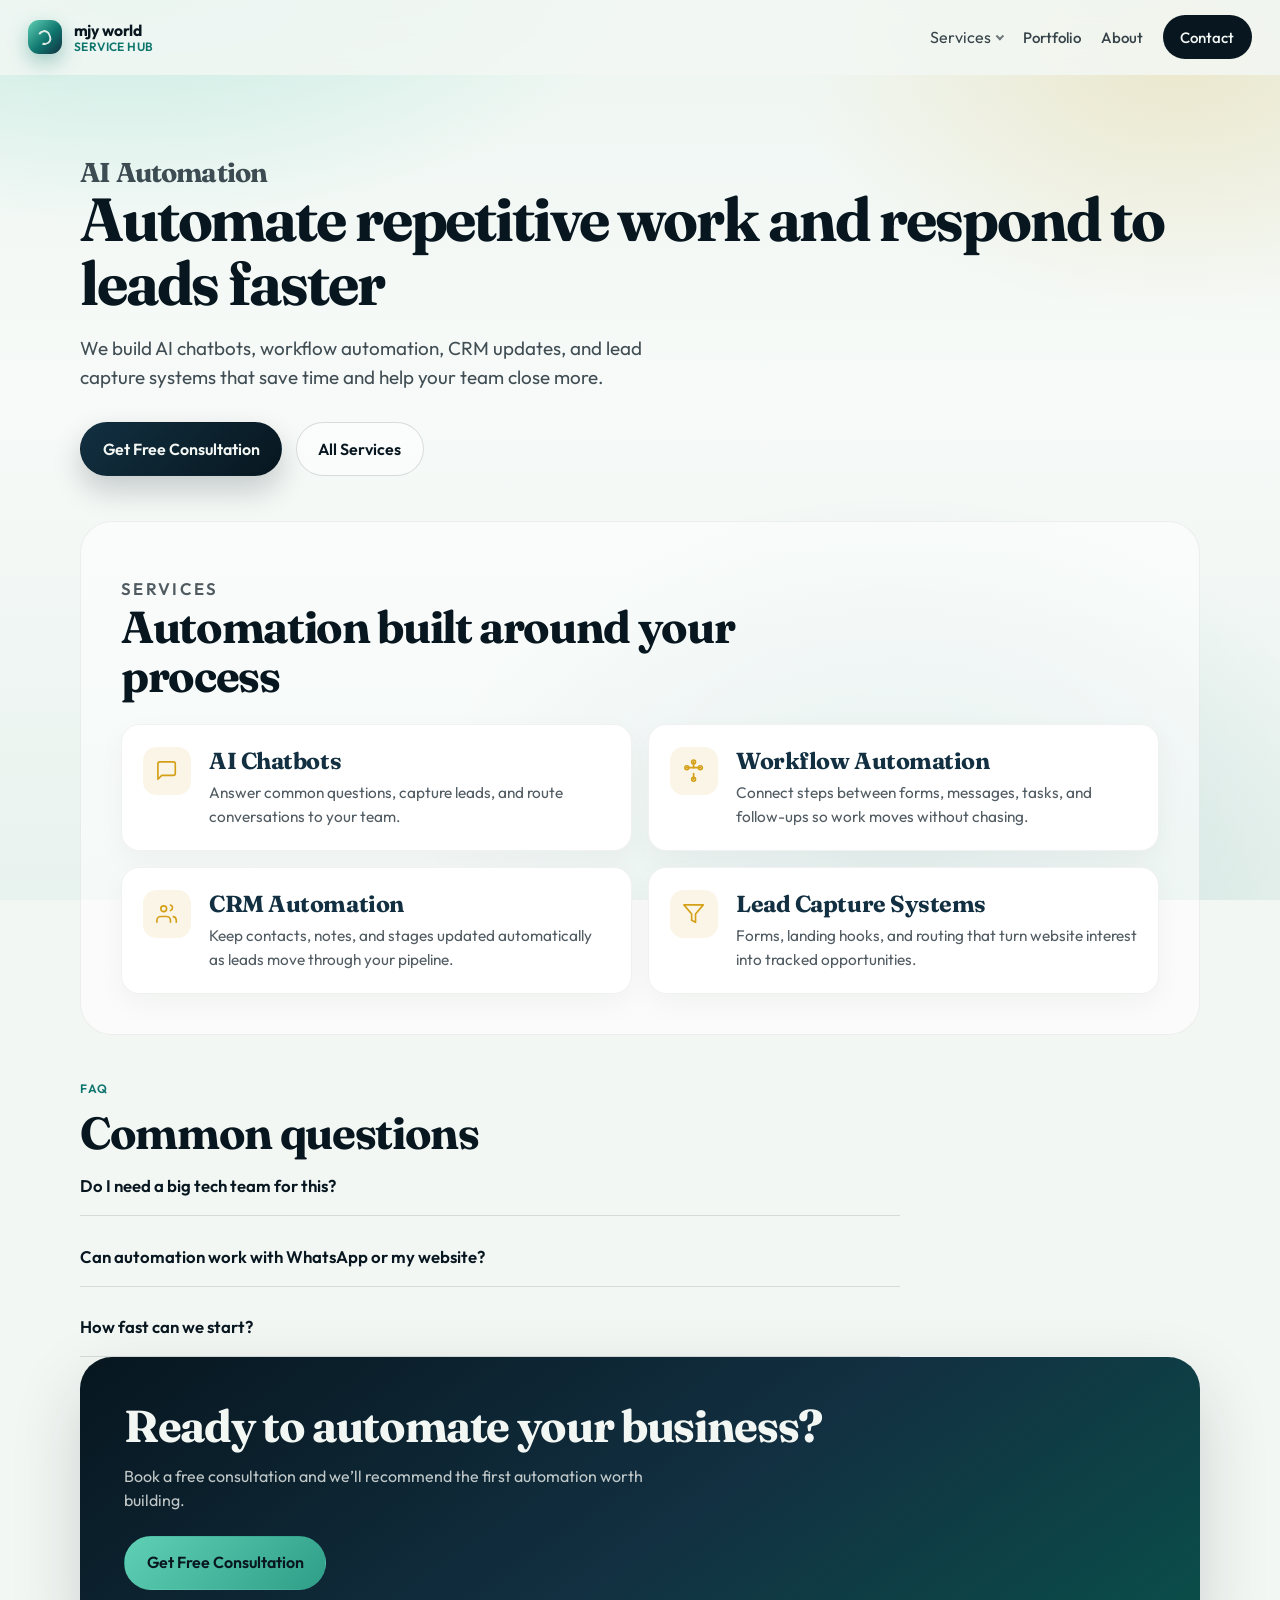
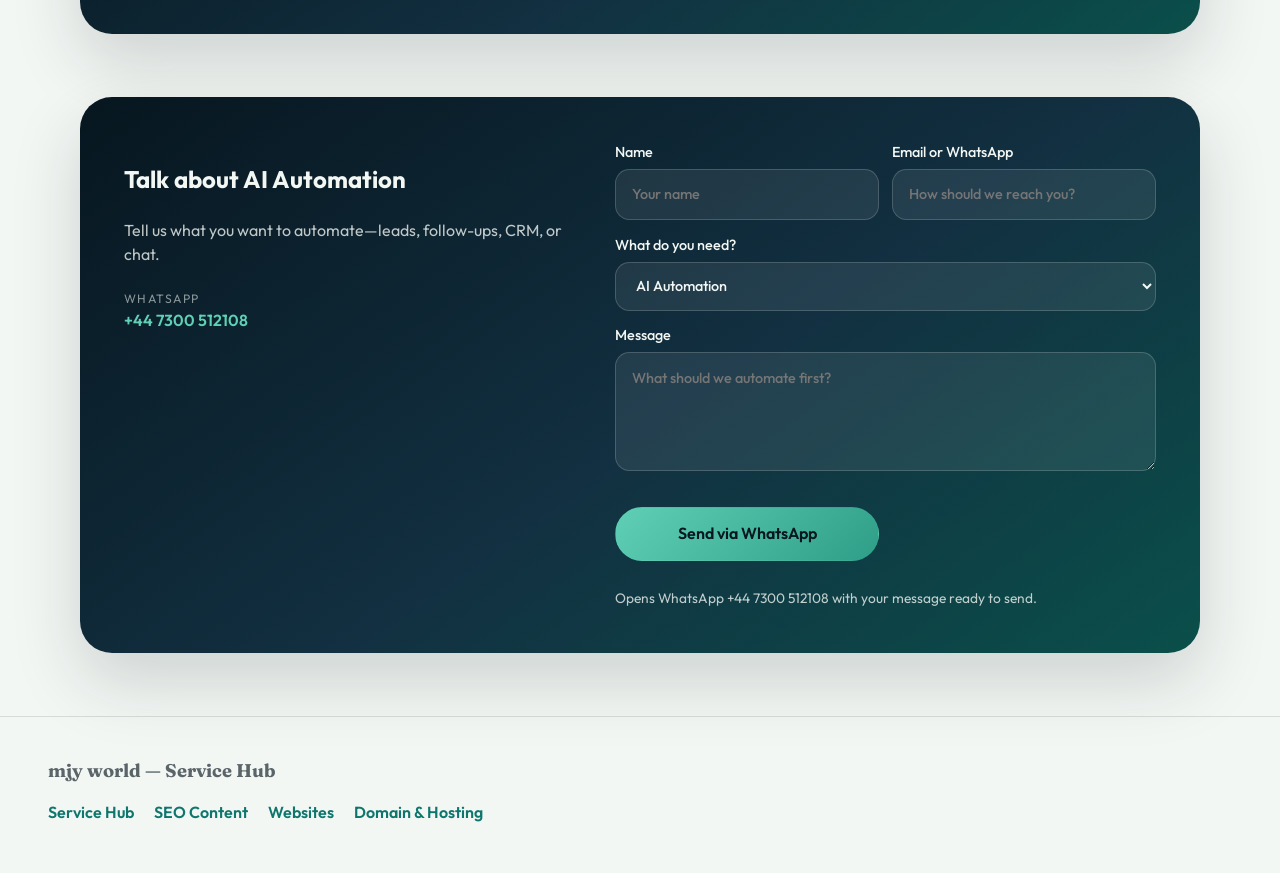
==== ai-automation.html @ e4529027 "Add mjy world service hub landing page. Co-authored-by: Cursor <cursoragent@cursor.com>" ====
<!DOCTYPE html>
<html lang="en">
  <head>
    <meta charset="UTF-8" />
    <meta name="viewport" content="width=device-width, initial-scale=1, viewport-fit=cover" />
    <title>AI Automation | mjy world</title>
    <meta
      name="description"
      content="AI chatbots, workflow automation, CRM automation, and lead capture systems that save time and grow sales."
    />
    <link rel="preconnect" href="https://fonts.googleapis.com" />
    <link rel="preconnect" href="https://fonts.gstatic.com" crossorigin />
    <link
      href="https://fonts.googleapis.com/css2?family=Fraunces:opsz,wght@9..144,500;9..144,700&family=Outfit:wght@400;500;600;700&display=swap"
      rel="stylesheet"
    />
    <link rel="stylesheet" href="hub.css?v=1" />
  </head>
  <body>
    <div class="bg-mesh" aria-hidden="true"></div>

    <header class="site-header">
      <a class="brand" href="index.html">
        <span class="brand-mark" aria-hidden="true"></span>
        <span class="brand-text">
          <strong>mjy world</strong>
          <small>Service Hub</small>
        </span>
      </a>
      <nav class="nav" aria-label="Primary">
        <div class="nav-dropdown">
          <button type="button" class="nav-drop-btn" aria-expanded="false" aria-haspopup="true">
            Services
          </button>
          <div class="nav-drop-menu" role="menu">
            <a href="ai-automation.html" role="menuitem">AI Automation</a>
            <a href="seo-content.html" role="menuitem">SEO Content Writing</a>
            <a href="website-development.html" role="menuitem">Professional Website Design &amp; Development</a>
            <a href="domain-hosting.html" role="menuitem">Domain &amp; Hosting</a>
          </div>
        </div>
        <a href="index.html#portfolio">Portfolio</a>
        <a href="index.html#about">About</a>
        <a href="#contact" class="nav-cta">Contact</a>
      </nav>
      <button class="menu-toggle" type="button" aria-label="Open menu" aria-expanded="false">
        <span></span><span></span>
      </button>
    </header>

    <main>
      <div class="wrap">
        <section class="page-hero">
          <p class="brand-lockup">AI Automation</p>
          <h1>Automate repetitive work and respond to leads faster</h1>
          <p>
            We build AI chatbots, workflow automation, CRM updates, and lead
            capture systems that save time and help your team close more.
          </p>
          <div class="page-actions">
            <a class="btn btn-primary" href="#contact">Get Free Consultation</a>
            <a class="btn btn-ghost" href="index.html#services">All Services</a>
          </div>
        </section>

        <section class="offer-section">
          <div class="section-head">
            <p class="eyebrow">Services</p>
            <h2>Automation built around your process</h2>
          </div>
          <div class="offer-grid">
            <article class="offer-card">
              <div class="offer-icon" aria-hidden="true">
                <svg viewBox="0 0 24 24"><path d="M21 15a2 2 0 0 1-2 2H7l-4 4V5a2 2 0 0 1 2-2h14a2 2 0 0 1 2 2z"/></svg>
              </div>
              <div class="offer-copy">
                <h3>AI Chatbots</h3>
                <p>Answer common questions, capture leads, and route conversations to your team.</p>
              </div>
            </article>
            <article class="offer-card">
              <div class="offer-icon" aria-hidden="true">
                <svg viewBox="0 0 24 24"><path d="M12 3v6"/><circle cx="12" cy="3" r="2"/><path d="M12 15v6"/><circle cx="12" cy="21" r="2"/><path d="M5 9h14"/><circle cx="5" cy="9" r="2"/><circle cx="19" cy="9" r="2"/></svg>
              </div>
              <div class="offer-copy">
                <h3>Workflow Automation</h3>
                <p>Connect steps between forms, messages, tasks, and follow-ups so work moves without chasing.</p>
              </div>
            </article>
            <article class="offer-card">
              <div class="offer-icon" aria-hidden="true">
                <svg viewBox="0 0 24 24"><path d="M16 21v-2a4 4 0 0 0-4-4H6a4 4 0 0 0-4 4v2"/><circle cx="9" cy="7" r="3"/><path d="M22 21v-2a4 4 0 0 0-3-3.87"/><path d="M16 3.13a3 3 0 0 1 0 5.75"/></svg>
              </div>
              <div class="offer-copy">
                <h3>CRM Automation</h3>
                <p>Keep contacts, notes, and stages updated automatically as leads move through your pipeline.</p>
              </div>
            </article>
            <article class="offer-card">
              <div class="offer-icon" aria-hidden="true">
                <svg viewBox="0 0 24 24"><path d="M22 3H2l8 9.46V19l4 2v-8.54L22 3z"/></svg>
              </div>
              <div class="offer-copy">
                <h3>Lead Capture Systems</h3>
                <p>Forms, landing hooks, and routing that turn website interest into tracked opportunities.</p>
              </div>
            </article>
          </div>
        </section>

        <section class="page-block reveal" id="faq">
          <p class="eyebrow">FAQ</p>
          <h2>Common questions</h2>
          <div class="faq-list">
            <details class="faq-item">
              <summary>Do I need a big tech team for this?</summary>
              <p>No. We design around your current tools and keep the system simple enough for your team to use daily.</p>
            </details>
            <details class="faq-item">
              <summary>Can automation work with WhatsApp or my website?</summary>
              <p>Yes—depending on your stack, we can connect site forms, chat, CRM, and follow-up flows.</p>
            </details>
            <details class="faq-item">
              <summary>How fast can we start?</summary>
              <p>After a short consultation we map requirements, propose the build, then move into setup and testing.</p>
            </details>
          </div>
        </section>

        <section class="final-cta reveal">
          <h2>Ready to automate your business?</h2>
          <p>Book a free consultation and we’ll recommend the first automation worth building.</p>
          <a class="btn btn-primary" href="#contact">Get Free Consultation</a>
        </section>

        <section class="cta-band reveal" id="contact">
          <div>
            <h2>Talk about AI Automation</h2>
            <p>Tell us what you want to automate—leads, follow-ups, CRM, or chat.</p>
            <ul class="contact-channels">
              <li>
                <span>WhatsApp</span>
                <a href="https://wa.me/447300512108" target="_blank" rel="noopener noreferrer">+44 7300 512108</a>
              </li>
            </ul>
          </div>
          <form class="contact-form" action="#" method="post">
            <label>
              <span>Name</span>
              <input type="text" name="name" required placeholder="Your name" />
            </label>
            <label>
              <span>Email or WhatsApp</span>
              <input type="text" name="contact" required placeholder="How should we reach you?" />
            </label>
            <label class="full">
              <span>What do you need?</span>
              <select name="interest" required>
                <option selected>AI Automation</option>
                <option>SEO Content Writing</option>
                <option>Professional Website Design &amp; Development</option>
                <option>Domain &amp; Hosting</option>
              </select>
            </label>
            <label class="full">
              <span>Message</span>
              <textarea name="message" rows="4" placeholder="What should we automate first?"></textarea>
            </label>
            <div class="form-actions full">
              <button class="btn btn-primary" type="submit" name="channel" value="whatsapp">Send via WhatsApp</button>
            </div>
            <p class="form-note">Opens WhatsApp +44 7300 512108 with your message ready to send.</p>
          </form>
        </section>
      </div>
    </main>

    <footer class="site-footer">
      <p class="footer-brand">mjy world — Service Hub</p>
      <div class="footer-links">
        <a href="index.html">Service Hub</a>
        <a href="seo-content.html">SEO Content</a>
        <a href="website-development.html">Websites</a>
        <a href="domain-hosting.html">Domain &amp; Hosting</a>
      </div>
    </footer>
    <script src="script.js?v=1"></script>
  </body>
</html>
---- hub.css ----
:root {
  --ink: #07161f;
  --ink-soft: #123041;
  --foam: #f3f7f4;
  --mist: #d7ebe3;
  --teal: #0f766e;
  --mint: #5fd0b5;
  --gold: #d4a017;
  --line: rgba(7, 22, 31, 0.12);
  --shadow: 0 28px 70px rgba(7, 22, 31, 0.16);
  --radius: 24px;
  --font-display: "Fraunces", Georgia, "Times New Roman", serif;
  --font-body: "Outfit", "Segoe UI", Tahoma, sans-serif;
  --page-pad: clamp(1.15rem, 4vw, 1.75rem);
  --wrap: min(1120px, calc(100% - (var(--page-pad) * 2)));
  --safe-bottom: env(safe-area-inset-bottom, 0px);
  --safe-right: env(safe-area-inset-right, 0px);
  --safe-left: env(safe-area-inset-left, 0px);
  --safe-top: env(safe-area-inset-top, 0px);
}

*,
*::before,
*::after {
  box-sizing: border-box;
}

html {
  scroll-behavior: smooth;
  -webkit-text-size-adjust: 100%;
  text-size-adjust: 100%;
}

body {
  margin: 0;
  font-family: var(--font-body);
  color: var(--ink);
  background: var(--foam);
  line-height: 1.55;
  overflow-x: hidden;
  max-width: 100%;
  -webkit-font-smoothing: antialiased;
  -moz-osx-font-smoothing: grayscale;
}

a {
  color: inherit;
  text-decoration: none;
}

img,
svg {
  display: block;
  max-width: 100%;
}

.bg-mesh {
  position: fixed;
  inset: 0;
  z-index: -1;
  background:
    radial-gradient(900px 500px at 10% -8%, rgba(95, 208, 181, 0.34), transparent 60%),
    radial-gradient(700px 480px at 92% 6%, rgba(212, 160, 23, 0.18), transparent 55%),
    radial-gradient(800px 600px at 70% 95%, rgba(15, 118, 110, 0.16), transparent 60%),
    linear-gradient(180deg, #eef6f2 0%, #f7faf8 45%, #e8f2ee 100%);
}

.site-header {
  position: -webkit-sticky;
  position: sticky;
  top: 0;
  z-index: 40;
  display: flex;
  align-items: center;
  justify-content: space-between;
  gap: 1rem;
  padding: max(0.95rem, var(--safe-top)) max(var(--page-pad), var(--safe-right)) 0.95rem
    max(var(--page-pad), var(--safe-left));
  -webkit-backdrop-filter: saturate(1.2) blur(14px);
  backdrop-filter: saturate(1.2) blur(14px);
  background: rgba(243, 247, 244, 0.86);
  border-bottom: 1px solid transparent;
  transition: border-color 0.3s ease, background 0.3s ease;
}

.site-header.scrolled {
  border-bottom-color: var(--line);
  background: rgba(243, 247, 244, 0.92);
}

.brand {
  display: flex;
  align-items: center;
  gap: 0.75rem;
  min-width: 0;
}

.brand-mark {
  width: 2.1rem;
  height: 2.1rem;
  border-radius: 0.7rem;
  flex-shrink: 0;
  background: linear-gradient(135deg, var(--mint), var(--teal) 55%, var(--ink-soft));
  box-shadow: 0 8px 20px rgba(15, 118, 110, 0.35);
  position: relative;
}

.brand-mark::after {
  content: "";
  position: absolute;
  inset: 28% 30% 28% 30%;
  border: 2px solid rgba(243, 247, 244, 0.9);
  border-radius: 999px;
  border-left-color: transparent;
  transform: rotate(-20deg);
}

.brand-text {
  display: grid;
  gap: 0.1rem;
  line-height: 1.15;
}

.brand-text strong {
  font-size: 0.98rem;
  letter-spacing: -0.01em;
}

.brand-text small {
  font-size: 0.75rem;
  color: var(--teal);
  font-weight: 600;
  letter-spacing: 0.04em;
  text-transform: uppercase;
}

.nav {
  display: flex;
  align-items: center;
  gap: 1.25rem;
}

.nav a,
.nav-drop-btn {
  font-size: 0.94rem;
  font-weight: 500;
  opacity: 0.8;
  transition: opacity 0.2s ease;
  color: inherit;
}

.nav a:hover,
.nav a[aria-current="page"],
.nav-drop-btn:hover,
.nav-dropdown.open .nav-drop-btn {
  opacity: 1;
}

.nav-dropdown {
  position: relative;
}

.nav-drop-btn {
  border: 0;
  background: transparent;
  font: inherit;
  cursor: pointer;
  padding: 0;
  display: inline-flex;
  align-items: center;
  gap: 0.35rem;
}

.nav-drop-btn::after {
  content: "";
  width: 0.4rem;
  height: 0.4rem;
  border-right: 2px solid currentColor;
  border-bottom: 2px solid currentColor;
  transform: rotate(45deg) translateY(-1px);
  opacity: 0.7;
}

.nav-drop-menu {
  position: absolute;
  top: calc(100% + 0.7rem);
  left: 0;
  min-width: 15.5rem;
  display: none;
  flex-direction: column;
  gap: 0.15rem;
  padding: 0.55rem;
  border-radius: 1rem;
  background: rgba(255, 255, 255, 0.97);
  border: 1px solid var(--line);
  box-shadow: var(--shadow);
  z-index: 50;
}

.nav-dropdown.open .nav-drop-menu {
  display: flex;
}

.nav-drop-menu a {
  opacity: 1;
  padding: 0.7rem 0.85rem;
  border-radius: 0.7rem;
  white-space: nowrap;
}

.nav-drop-menu a:hover {
  background: rgba(15, 118, 110, 0.1);
  color: var(--teal);
}

.hero-simple {
  grid-template-columns: 1.05fr 0.95fr;
  min-height: min(82vh, 780px);
  min-height: min(82dvh, 780px);
  max-width: none;
  align-items: center;
}

.hero-orbits {
  position: relative;
  min-height: 380px;
  width: 100%;
  max-width: 100%;
}

.hero-orbits .orbit-a {
  inset: 8% 10% 8% 10%;
}

.hero-orbits .orbit-b {
  inset: 22% 18% 22% 18%;
}

.orbit-core {
  position: absolute;
  top: 50%;
  left: 50%;
  width: 5.5rem;
  height: 5.5rem;
  border-radius: 50%;
  transform: translate(-50%, -50%);
  background:
    radial-gradient(circle at 35% 30%, rgba(95, 208, 181, 0.95), transparent 40%),
    linear-gradient(145deg, var(--ink-soft), var(--teal));
  box-shadow:
    0 0 0 12px rgba(95, 208, 181, 0.12),
    0 18px 40px rgba(7, 22, 31, 0.18);
  animation: float 6s ease-in-out infinite;
}

.orbit-core::after {
  content: "";
  position: absolute;
  inset: 28% 30% 28% 30%;
  border: 2px solid rgba(243, 247, 244, 0.9);
  border-radius: 999px;
  border-left-color: transparent;
  transform: rotate(-20deg);
}

.nav-cta {
  padding: 0.65rem 1.1rem;
  border-radius: 999px;
  background: var(--ink);
  color: var(--foam) !important;
  opacity: 1 !important;
}

.menu-toggle {
  display: none;
  width: 2.5rem;
  height: 2.5rem;
  border: 0;
  background: transparent;
  padding: 0;
  cursor: pointer;
}

.menu-toggle span {
  display: block;
  width: 1.35rem;
  height: 2px;
  margin: 0.28rem auto;
  background: var(--ink);
  transition: transform 0.25s ease;
}

.wrap {
  width: var(--wrap);
  max-width: 100%;
  margin-inline: auto;
  padding-inline: 0;
}

.hero {
  min-height: min(92vh, 860px);
  min-height: min(92dvh, 860px);
  display: grid;
  grid-template-columns: 1.05fr 0.95fr;
  gap: clamp(2rem, 5vw, 4rem);
  align-items: center;
  padding: clamp(2rem, 6vh, 4rem) 0 clamp(3rem, 8vh, 5rem);
}

.hero > *,
.hub-card,
.contact-grid > *,
.footer-grid > * {
  min-width: 0;
}

.brand-lockup {
  margin: 0 0 1rem;
  font-family: var(--font-display);
  font-size: clamp(1.4rem, 3vw, 2rem);
  font-weight: 700;
  letter-spacing: -0.03em;
  color: var(--teal);
  line-height: 1.15;
}

.hero h1,
.page-hero h1 {
  margin: 0;
  font-family: var(--font-display);
  font-size: clamp(2.3rem, 5.2vw, 3.8rem);
  line-height: 1.05;
  letter-spacing: -0.035em;
}

.hero-lede,
.page-hero p {
  margin: 1.15rem 0 0;
  font-size: clamp(1.05rem, 1.7vw, 1.18rem);
  max-width: 36rem;
  color: rgba(7, 22, 31, 0.76);
}

.hero-actions,
.page-actions {
  display: flex;
  flex-wrap: wrap;
  gap: 0.85rem;
  margin-top: 1.85rem;
}

.btn {
  display: inline-flex;
  align-items: center;
  justify-content: center;
  min-height: 3rem;
  padding: 0.85rem 1.35rem;
  border-radius: 999px;
  border: 1px solid transparent;
  font: inherit;
  font-weight: 600;
  cursor: pointer;
  transition: transform 0.2s ease, background 0.2s ease, border-color 0.2s ease;
}

.btn:hover {
  transform: translateY(-2px);
}

.btn-primary {
  background: linear-gradient(135deg, var(--ink-soft), var(--ink));
  color: var(--foam);
  box-shadow: 0 14px 30px rgba(7, 22, 31, 0.2);
}

.btn-ghost {
  background: rgba(255, 255, 255, 0.5);
  border-color: rgba(7, 22, 31, 0.14);
}

.hero-visual {
  position: relative;
  min-height: 420px;
  animation: rise 1s 0.1s ease both;
}

.hero-copy {
  animation: rise 0.85s ease both;
}

.orbit {
  position: absolute;
  border-radius: 50%;
  border: 1px solid rgba(15, 118, 110, 0.25);
  animation: spin 30s linear infinite;
  pointer-events: none;
}

.orbit-a {
  inset: 2% 6% 16% 2%;
}

.orbit-b {
  inset: 16% -2% -2% 16%;
  border-style: dashed;
  animation-direction: reverse;
  animation-duration: 42s;
}

.dash-panel {
  position: absolute;
  inset: 8% 4% 8% 8%;
  padding: 1.35rem;
  border-radius: calc(var(--radius) + 6px);
  background: linear-gradient(160deg, rgba(255, 255, 255, 0.86), rgba(215, 235, 227, 0.75));
  border: 1px solid rgba(255, 255, 255, 0.7);
  box-shadow: var(--shadow);
  overflow: hidden;
}

.dash-panel::before {
  content: "";
  position: absolute;
  width: 180px;
  height: 180px;
  right: -40px;
  top: -50px;
  border-radius: 50%;
  background: radial-gradient(circle, rgba(95, 208, 181, 0.5), transparent 70%);
  animation: float 6s ease-in-out infinite;
}

.dash-top {
  display: flex;
  gap: 0.55rem;
  margin-bottom: 1.2rem;
}

.dash-top span {
  width: 0.55rem;
  height: 0.55rem;
  border-radius: 50%;
  background: rgba(7, 22, 31, 0.15);
}

.dash-top span:first-child {
  background: var(--mint);
}

.dash-grid {
  display: grid;
  grid-template-columns: 1.1fr 0.9fr;
  gap: 0.85rem;
}

.dash-tile {
  padding: 1rem;
  border-radius: 1rem;
  background: rgba(255, 255, 255, 0.72);
  border: 1px solid rgba(7, 22, 31, 0.06);
}

.dash-tile strong {
  display: block;
  font-family: var(--font-display);
  font-size: 1.15rem;
  letter-spacing: -0.02em;
  margin-bottom: 0.25rem;
}

.dash-tile span {
  font-size: 0.88rem;
  color: rgba(7, 22, 31, 0.65);
}

.dash-tile.wide {
  grid-column: 1 / -1;
}

.dash-tile.dark {
  background: linear-gradient(145deg, var(--ink-soft), var(--teal));
  color: var(--foam);
  border-color: transparent;
}

.dash-tile.dark span {
  color: rgba(243, 247, 244, 0.75);
}

.flow {
  display: flex;
  gap: 0.4rem;
  margin-top: 0.8rem;
  flex-wrap: wrap;
}

.flow i {
  font-style: normal;
  font-size: 0.78rem;
  padding: 0.35rem 0.55rem;
  border-radius: 999px;
  background: rgba(15, 118, 110, 0.12);
  color: var(--teal);
  font-weight: 600;
}

.section {
  padding: clamp(3rem, 8vh, 5.5rem) 0;
}

.section-head {
  max-width: 40rem;
  margin-bottom: clamp(1.75rem, 4vh, 2.75rem);
}

.eyebrow {
  margin: 0 0 0.55rem;
  text-transform: uppercase;
  letter-spacing: 0.14em;
  font-size: 0.76rem;
  font-weight: 600;
  color: var(--teal);
}

.section-head h2,
.page-block h2,
.final-cta h2 {
  margin: 0;
  font-family: var(--font-display);
  font-size: clamp(1.9rem, 3.8vw, 2.8rem);
  letter-spacing: -0.03em;
  line-height: 1.1;
}

.section-head p,
.page-block > p.lead {
  margin: 0.85rem 0 0;
  color: rgba(7, 22, 31, 0.7);
  font-size: 1.05rem;
}

.service-grid {
  display: grid;
  grid-template-columns: repeat(2, minmax(0, 1fr));
  gap: 1.1rem;
}

.service-link {
  display: grid;
  gap: 1rem;
  padding: 1.4rem 1.45rem 1.3rem;
  border-radius: var(--radius);
  background: rgba(255, 255, 255, 0.55);
  border: 1px solid rgba(7, 22, 31, 0.08);
  transition: transform 0.25s ease, border-color 0.25s ease, background 0.25s ease;
}

.service-link:hover {
  transform: translateY(-4px);
  border-color: rgba(15, 118, 110, 0.28);
  background: rgba(255, 255, 255, 0.92);
}

.service-link h3 {
  margin: 0;
  font-family: var(--font-display);
  font-size: 1.55rem;
  letter-spacing: -0.02em;
}

.service-link ul {
  margin: 0;
  padding: 0;
  list-style: none;
  display: grid;
  gap: 0.45rem;
}

.service-link li {
  position: relative;
  padding-left: 1rem;
  color: rgba(7, 22, 31, 0.72);
  font-size: 0.96rem;
}

.service-link li::before {
  content: "";
  position: absolute;
  left: 0;
  top: 0.55rem;
  width: 0.35rem;
  height: 0.35rem;
  border-radius: 50%;
  background: var(--teal);
}

.service-link .link-out {
  margin-top: 0.25rem;
  font-weight: 700;
  color: var(--teal);
}

.why-list,
.proof-list {
  display: grid;
  grid-template-columns: repeat(5, minmax(0, 1fr));
  gap: 0.85rem;
}

.why-list li,
.proof-list li {
  list-style: none;
  margin: 0;
  padding: 1.1rem 1rem;
  border-top: 2px solid var(--teal);
  background: rgba(255, 255, 255, 0.4);
}

.why-list,
.proof-list {
  margin: 0;
  padding: 0;
}

.why-list strong,
.proof-list strong {
  display: block;
  font-family: var(--font-display);
  font-size: 1.15rem;
  letter-spacing: -0.02em;
  margin-bottom: 0.35rem;
}

.why-list span,
.proof-list span {
  font-size: 0.92rem;
  color: rgba(7, 22, 31, 0.68);
}

.process {
  display: grid;
  grid-template-columns: repeat(6, minmax(0, 1fr));
  gap: 0.75rem;
  counter-reset: step;
}

.process li {
  list-style: none;
  margin: 0;
  padding: 1rem 0.85rem;
  border-radius: 1rem;
  background: rgba(255, 255, 255, 0.5);
  border: 1px solid rgba(7, 22, 31, 0.07);
  counter-increment: step;
}

.process {
  margin: 0;
  padding: 0;
}

.process li::before {
  content: counter(step, decimal-leading-zero);
  display: block;
  font-family: var(--font-display);
  color: var(--gold);
  font-size: 1.2rem;
  margin-bottom: 0.4rem;
}

.process strong {
  display: block;
  font-size: 0.98rem;
  letter-spacing: -0.01em;
}

.portfolio-grid {
  display: grid;
  grid-template-columns: repeat(3, minmax(0, 1fr));
  gap: 1rem;
}

.portfolio-item {
  display: grid;
  gap: 0.65rem;
  padding: 1.35rem 1.3rem;
  border-radius: var(--radius);
  background: linear-gradient(160deg, rgba(18, 48, 65, 0.96), rgba(15, 118, 110, 0.88));
  color: var(--foam);
  min-height: 180px;
  align-content: end;
  transition: transform 0.25s ease;
}

.portfolio-item:hover {
  transform: translateY(-4px);
}

.portfolio-item span {
  font-size: 0.8rem;
  letter-spacing: 0.12em;
  text-transform: uppercase;
  color: rgba(243, 247, 244, 0.65);
}

.portfolio-item strong {
  font-family: var(--font-display);
  font-size: 1.45rem;
  letter-spacing: -0.02em;
}

.portfolio-item em {
  font-style: normal;
  font-weight: 600;
  color: var(--mint);
}

.faq-list {
  display: grid;
  gap: 0.7rem;
  max-width: 820px;
}

.faq-item {
  border-bottom: 1px solid var(--line);
}

.faq-item summary {
  cursor: pointer;
  list-style: none;
  padding: 1rem 0;
  font-weight: 600;
  font-size: 1.05rem;
}

.faq-item summary::-webkit-details-marker {
  display: none;
}

.faq-item p {
  margin: 0 0 1rem;
  color: rgba(7, 22, 31, 0.72);
}

.final-cta,
.cta-band {
  margin: 0 0 clamp(3rem, 7vh, 5rem);
  padding: clamp(1.75rem, 4vw, 2.75rem);
  border-radius: calc(var(--radius) + 8px);
  background: linear-gradient(145deg, var(--ink) 0%, var(--ink-soft) 55%, #0a4f4a 100%);
  color: var(--foam);
  box-shadow: var(--shadow);
}

.final-cta p,
.cta-band p {
  margin: 0.85rem 0 0;
  color: rgba(243, 247, 244, 0.78);
  max-width: 34rem;
}

.final-cta .btn-primary,
.cta-band .btn-primary {
  background: linear-gradient(135deg, var(--mint), #2f9e88);
  color: var(--ink);
  box-shadow: none;
  margin-top: 1.4rem;
}

.cta-band {
  display: grid;
  grid-template-columns: 0.9fr 1.1fr;
  gap: clamp(1.5rem, 4vw, 3rem);
  align-items: start;
}

.contact-channels {
  list-style: none;
  margin: 1.4rem 0 0;
  padding: 0;
  display: grid;
  gap: 0.7rem;
}

.contact-channels span {
  display: block;
  font-size: 0.76rem;
  text-transform: uppercase;
  letter-spacing: 0.12em;
  color: rgba(243, 247, 244, 0.55);
}

.contact-channels a {
  color: var(--mint);
  font-weight: 600;
}

.contact-form {
  display: grid;
  grid-template-columns: 1fr 1fr;
  gap: 0.85rem;
}

.contact-form label {
  display: grid;
  gap: 0.35rem;
  font-size: 0.9rem;
  font-weight: 500;
}

.contact-form .full {
  grid-column: 1 / -1;
}

.contact-form input,
.contact-form select,
.contact-form textarea {
  width: 100%;
  border: 1px solid rgba(243, 247, 244, 0.18);
  background: rgba(255, 255, 255, 0.08);
  color: var(--foam);
  border-radius: 0.9rem;
  padding: 0.85rem 1rem;
  font: inherit;
  outline: none;
}

.contact-form select option {
  color: var(--ink);
}

.contact-form input:focus,
.contact-form select:focus,
.contact-form textarea:focus {
  border-color: var(--mint);
}

.form-actions {
  display: grid;
  grid-template-columns: 1fr 1fr;
  gap: 0.75rem;
}

.cta-band .btn-email {
  background: rgba(255, 255, 255, 0.08);
  color: var(--foam);
  border-color: rgba(243, 247, 244, 0.22);
}

.form-note {
  grid-column: 1 / -1;
  margin: 0;
  font-size: 0.86rem;
  color: rgba(243, 247, 244, 0.6);
}

.site-footer {
  padding: 2rem clamp(1.25rem, 4vw, 3rem) 3rem;
  border-top: 1px solid var(--line);
}

.footer-brand {
  margin: 0;
  font-family: var(--font-display);
  font-size: 1.15rem;
  font-weight: 700;
}

.site-footer p {
  margin: 0.5rem 0 0;
  max-width: 36rem;
  color: rgba(7, 22, 31, 0.65);
}

.footer-links {
  display: flex;
  flex-wrap: wrap;
  gap: 0.85rem 1.25rem;
  margin-top: 0.9rem;
}

.footer-links a {
  color: var(--teal);
  font-weight: 600;
}

.page-hero {
  padding: clamp(2.5rem, 7vh, 4.5rem) 0 clamp(2rem, 5vh, 3rem);
}

.page-hero .brand-lockup {
  font-size: clamp(1.25rem, 2.5vw, 1.7rem);
}

.feature-list {
  margin: 0;
  padding: 0;
  list-style: none;
  display: grid;
  gap: 1rem;
}

.feature-list li {
  padding: 1.1rem 0;
  border-bottom: 1px solid var(--line);
}

.feature-list h3 {
  margin: 0 0 0.35rem;
  font-size: 1.15rem;
  letter-spacing: -0.01em;
}

.feature-list p {
  margin: 0;
  color: rgba(7, 22, 31, 0.7);
}

.page-block + .page-block {
  margin-top: clamp(2rem, 5vh, 3.5rem);
}

.offer-section {
  margin: 0 0 clamp(2rem, 5vh, 3.5rem);
  padding: clamp(1.5rem, 4vw, 2.5rem);
  border-radius: calc(var(--radius) + 8px);
  background: rgba(255, 255, 255, 0.55);
  border: 1px solid rgba(7, 22, 31, 0.06);
}

.offer-section .section-head {
  margin-bottom: 1.5rem;
}

.offer-grid {
  display: grid;
  grid-template-columns: repeat(2, minmax(0, 1fr));
  gap: 1rem;
}

.offer-card {
  display: grid;
  grid-template-columns: auto 1fr;
  gap: 1rem 1.15rem;
  align-items: start;
  padding: 1.35rem 1.3rem;
  border-radius: 1.15rem;
  background: #fff;
  border: 1px solid rgba(7, 22, 31, 0.06);
  box-shadow: 0 10px 28px rgba(7, 22, 31, 0.04);
  transition: transform 0.22s ease, border-color 0.22s ease;
}

.offer-card:hover {
  transform: translateY(-3px);
  border-color: rgba(212, 160, 23, 0.35);
}

.offer-icon {
  width: 3rem;
  height: 3rem;
  border-radius: 0.85rem;
  display: grid;
  place-items: center;
  color: var(--gold);
  background: rgba(212, 160, 23, 0.1);
  flex-shrink: 0;
}

.offer-icon svg {
  width: 1.45rem;
  height: 1.45rem;
  stroke: currentColor;
  fill: none;
  stroke-width: 1.7;
  stroke-linecap: round;
  stroke-linejoin: round;
}

.offer-copy h3 {
  margin: 0 0 0.4rem;
  font-family: var(--font-display);
  font-size: clamp(1.2rem, 2vw, 1.45rem);
  letter-spacing: -0.02em;
  color: var(--ink-soft);
  line-height: 1.2;
}

.offer-copy p {
  margin: 0;
  color: rgba(7, 22, 31, 0.7);
  font-size: 0.96rem;
}

.offer-copy ul {
  margin: 0.65rem 0 0;
  padding: 0 0 0 1.1rem;
  color: rgba(7, 22, 31, 0.7);
  font-size: 0.94rem;
}

.offer-copy li + li {
  margin-top: 0.3rem;
}

.note-box {
  max-width: 52rem;
  margin-top: 1.5rem;
  padding: clamp(1.4rem, 3vw, 2rem);
  border-radius: var(--radius);
  background: linear-gradient(145deg, rgba(255, 248, 230, 0.95), rgba(255, 255, 255, 0.85));
  border: 1px solid rgba(212, 160, 23, 0.35);
}

.note-box p {
  margin: 0.85rem 0 0;
  color: rgba(7, 22, 31, 0.78);
}

.note-box p:first-of-type {
  margin-top: 0.75rem;
}

.note-warn {
  padding: 0.9rem 1rem;
  border-radius: 1rem;
  background: rgba(212, 160, 23, 0.12);
  color: #8a4b12 !important;
  font-weight: 500;
}

.reveal {
  opacity: 1;
  transform: none;
}

.reveal.visible {
  opacity: 1;
  transform: none;
}

@keyframes rise {
  from {
    opacity: 0;
    transform: translateY(22px);
  }
  to {
    opacity: 1;
    transform: none;
  }
}

@keyframes float {
  0%,
  100% {
    transform: translateY(0);
  }
  50% {
    transform: translateY(12px);
  }
}

@keyframes spin {
  to {
    transform: rotate(360deg);
  }
}

@media (max-width: 1000px) {
  .hero,
  .cta-band,
  .service-grid,
  .portfolio-grid,
  .offer-grid,
  .hero-simple {
    grid-template-columns: 1fr;
  }

  .why-list,
  .proof-list,
  .process,
  .trust-grid,
  .why-icons {
    grid-template-columns: repeat(2, minmax(0, 1fr));
  }

  .hub-cards,
  .portfolio-cards {
    grid-template-columns: repeat(2, minmax(0, 1fr));
  }

  .hero,
  .hero-simple {
    min-height: auto;
    padding-top: 1.5rem;
  }

  /* Keep copy first on tablet/mobile — decorative visual below */
  .hero-visual,
  .hero-orbits {
    order: 0;
    min-height: 260px;
    max-width: 420px;
    margin-inline: auto;
    width: 100%;
  }

  .dash-panel {
    inset: 0;
  }
}

@media (max-width: 760px) {
  .nav {
    position: fixed;
    top: calc(4.5rem + var(--safe-top));
    right: max(1rem, var(--safe-right));
    left: max(1rem, var(--safe-left));
    display: none;
    flex-direction: column;
    align-items: stretch;
    gap: 0.3rem;
    padding: 1rem;
    border-radius: 1.15rem;
    background: rgba(243, 247, 244, 0.97);
    border: 1px solid var(--line);
    box-shadow: var(--shadow);
    max-height: calc(100dvh - 6rem);
    overflow: auto;
    -webkit-overflow-scrolling: touch;
    z-index: 45;
  }

  .nav.open {
    display: flex;
  }

  .nav a,
  .nav-drop-btn {
    padding: 0.75rem 0.85rem;
    border-radius: 0.8rem;
    width: 100%;
    justify-content: flex-start;
  }

  .nav-dropdown {
    width: 100%;
  }

  .nav-drop-menu {
    position: static;
    display: none;
    box-shadow: none;
    border: 0;
    background: rgba(15, 118, 110, 0.06);
    margin-top: 0.35rem;
    min-width: 0;
  }

  .nav-dropdown.open .nav-drop-menu {
    display: flex;
  }

  .nav-cta {
    text-align: center;
  }

  .menu-toggle {
    display: inline-block;
    flex-shrink: 0;
  }

  .menu-toggle[aria-expanded="true"] span:first-child {
    transform: translateY(3.5px) rotate(45deg);
  }

  .menu-toggle[aria-expanded="true"] span:last-child {
    transform: translateY(-3.5px) rotate(-45deg);
  }

  .brand-text strong {
    font-size: 0.9rem;
  }

  .brand-text small {
    font-size: 0.68rem;
  }

  .why-list,
  .proof-list,
  .process,
  .contact-form,
  .form-actions,
  .offer-grid,
  .hub-cards,
  .portfolio-cards,
  .trust-grid,
  .why-icons,
  .timeline,
  .footer-grid,
  .hero-simple {
    grid-template-columns: 1fr;
  }

  .hero-actions,
  .page-actions {
    flex-direction: column;
    align-items: stretch;
  }

  .hero h1,
  .page-hero h1 {
    font-size: clamp(1.85rem, 8.5vw, 2.55rem);
    word-wrap: break-word;
    overflow-wrap: break-word;
  }

  .brand-lockup {
    font-size: clamp(1.15rem, 5.5vw, 1.55rem);
  }

  .hero-lede,
  .page-hero p {
    font-size: 1.02rem;
  }

  .hero-orbits,
  .hero-visual {
    min-height: 200px;
    max-width: 280px;
    order: 0;
  }

  .orbit-core {
    width: 4.25rem;
    height: 4.25rem;
  }

  .btn {
    width: 100%;
  }

  .timeline {
    gap: 0;
  }

  .timeline li:not(:last-child)::after {
    display: none;
  }

  .chatbot {
    right: max(0.75rem, var(--safe-right));
    left: max(0.75rem, var(--safe-left));
    bottom: calc(5rem + var(--safe-bottom));
    width: auto;
    max-height: min(68dvh, 520px);
  }

  .chat-launch {
    right: max(1rem, var(--safe-right));
    bottom: max(1rem, var(--safe-bottom));
  }
}

@media (max-width: 480px) {
  .trust-points li {
    font-size: 0.95rem;
  }

  .hero-orbits {
    min-height: 160px;
  }

  .section-head h2,
  .trust-band h2 {
    font-size: clamp(1.45rem, 7vw, 1.9rem);
  }
}

@media (prefers-reduced-motion: reduce) {
  *,
  *::before,
  *::after {
    animation-duration: 0.01ms !important;
    animation-iteration-count: 1 !important;
    transition-duration: 0.01ms !important;
    scroll-behavior: auto !important;
  }
}

.trust-points {
  list-style: none;
  margin: 1.25rem 0 0;
  padding: 0;
  display: grid;
  gap: 0.55rem;
}

.trust-points li {
  position: relative;
  padding-left: 1.4rem;
  font-weight: 600;
  color: rgba(7, 22, 31, 0.82);
}

.trust-points li::before {
  content: "";
  position: absolute;
  left: 0;
  top: 0.45rem;
  width: 0.65rem;
  height: 0.65rem;
  border-radius: 50%;
  background: var(--mint);
  box-shadow: 0 0 0 3px rgba(95, 208, 181, 0.25);
}

.cta-micro {
  margin: 1rem 0 0;
  font-size: 0.9rem;
  color: rgba(7, 22, 31, 0.62);
  font-weight: 500;
}

.cta-micro.light {
  color: rgba(243, 247, 244, 0.7);
}

.workflow-panel {
  position: absolute;
  inset: 6% 4% 6% 8%;
  padding: 1.35rem 1.25rem;
  border-radius: calc(var(--radius) + 6px);
  background: linear-gradient(160deg, rgba(255, 255, 255, 0.9), rgba(215, 235, 227, 0.8));
  border: 1px solid rgba(255, 255, 255, 0.75);
  box-shadow: var(--shadow);
  overflow: auto;
}

.workflow-label {
  margin: 0 0 1rem;
  font-size: 0.78rem;
  letter-spacing: 0.12em;
  text-transform: uppercase;
  color: var(--teal);
  font-weight: 700;
}

.workflow-steps {
  list-style: none;
  margin: 0;
  padding: 0;
  display: grid;
  gap: 0.35rem;
}

.workflow-steps li {
  position: relative;
  padding: 0.75rem 0.9rem;
  border-radius: 0.85rem;
  background: rgba(255, 255, 255, 0.75);
  border: 1px solid rgba(7, 22, 31, 0.06);
  font-size: 0.95rem;
}

.workflow-steps li:not(:last-child)::after {
  content: "↓";
  display: block;
  text-align: center;
  color: var(--teal);
  font-weight: 700;
  margin-top: 0.35rem;
  line-height: 1;
}

.trust-band {
  padding: clamp(2rem, 5vh, 3rem) 0;
}

.trust-grid {
  list-style: none;
  margin: 0;
  padding: 0;
  display: grid;
  grid-template-columns: repeat(5, minmax(0, 1fr));
  gap: 0.75rem;
}

.trust-grid li {
  padding: 1rem 0.9rem;
  border-top: 2px solid var(--teal);
  background: rgba(255, 255, 255, 0.5);
}

.trust-grid strong {
  display: block;
  font-family: var(--font-display);
  margin-bottom: 0.3rem;
  letter-spacing: -0.02em;
}

.trust-grid span {
  font-size: 0.9rem;
  color: rgba(7, 22, 31, 0.68);
}

.hub-cards {
  display: grid;
  grid-template-columns: repeat(2, minmax(0, 1fr));
  gap: 1rem;
}

.hub-card {
  display: grid;
  gap: 1rem;
  align-content: start;
  padding: 1.45rem 1.4rem;
  border-radius: var(--radius);
  background: #fff;
  border: 1px solid rgba(7, 22, 31, 0.07);
  box-shadow: 0 12px 30px rgba(7, 22, 31, 0.05);
}

.hub-card h3 {
  margin: 0;
  font-family: var(--font-display);
  font-size: 1.5rem;
  letter-spacing: -0.02em;
}

.hub-card ul {
  margin: 0;
  padding: 0;
  list-style: none;
  display: grid;
  gap: 0.45rem;
}

.hub-card li {
  position: relative;
  padding-left: 1rem;
  color: rgba(7, 22, 31, 0.72);
}

.hub-card li::before {
  content: "";
  position: absolute;
  left: 0;
  top: 0.55rem;
  width: 0.35rem;
  height: 0.35rem;
  border-radius: 50%;
  background: var(--teal);
}

.hub-card .btn {
  justify-self: start;
  min-height: 2.6rem;
  padding: 0.65rem 1.1rem;
  max-width: 100%;
  box-sizing: border-box;
}

.hub-card-desc {
  margin: 0;
  color: rgba(7, 22, 31, 0.72);
  font-size: 0.95rem;
  line-height: 1.45;
}

.why-icons {
  list-style: none;
  margin: 0;
  padding: 0;
  display: grid;
  grid-template-columns: repeat(5, minmax(0, 1fr));
  gap: 0.8rem;
}

.why-icons li {
  display: grid;
  gap: 0.7rem;
  justify-items: start;
  padding: 1.1rem 1rem;
  background: rgba(255, 255, 255, 0.55);
  border-radius: 1rem;
  border: 1px solid rgba(7, 22, 31, 0.06);
}

.why-icon {
  width: 2.6rem;
  height: 2.6rem;
  border-radius: 0.75rem;
  display: grid;
  place-items: center;
  color: var(--gold);
  background: rgba(212, 160, 23, 0.12);
}

.why-icon svg {
  width: 1.25rem;
  height: 1.25rem;
  fill: none;
  stroke: currentColor;
  stroke-width: 1.7;
  stroke-linecap: round;
  stroke-linejoin: round;
}

.timeline {
  list-style: none;
  margin: 0;
  padding: 0;
  display: grid;
  grid-template-columns: repeat(5, minmax(0, 1fr));
  gap: 0.75rem;
  counter-reset: step;
}

.timeline li {
  position: relative;
  padding: 1rem 0.85rem;
  border-radius: 1rem;
  background: rgba(255, 255, 255, 0.65);
  border: 1px solid rgba(7, 22, 31, 0.07);
  counter-increment: step;
  text-align: center;
}

.timeline li::before {
  content: counter(step, decimal-leading-zero);
  display: block;
  font-family: var(--font-display);
  color: var(--gold);
  margin-bottom: 0.35rem;
}

.timeline li:not(:last-child)::after {
  content: "→";
  position: absolute;
  right: -0.55rem;
  top: 50%;
  transform: translateY(-50%);
  color: var(--teal);
  font-weight: 700;
  z-index: 1;
}

.portfolio-cards {
  display: grid;
  grid-template-columns: repeat(3, minmax(0, 1fr));
  gap: 1rem;
}

.portfolio-card {
  padding: 1.4rem 1.3rem;
  border-radius: var(--radius);
  background: #fff;
  border: 1px solid rgba(7, 22, 31, 0.07);
  box-shadow: 0 12px 30px rgba(7, 22, 31, 0.05);
  display: grid;
  gap: 0.55rem;
  align-content: start;
}

.portfolio-card span {
  font-size: 0.78rem;
  letter-spacing: 0.12em;
  text-transform: uppercase;
  color: var(--teal);
  font-weight: 700;
}

.portfolio-card h3 {
  margin: 0;
  font-family: var(--font-display);
  font-size: 1.4rem;
  letter-spacing: -0.02em;
}

.portfolio-card p {
  margin: 0;
  color: rgba(7, 22, 31, 0.68);
}

.text-link {
  color: var(--teal);
  font-weight: 700;
}

.rich-footer {
  padding-top: 2.5rem;
}

.footer-grid {
  display: grid;
  grid-template-columns: 1.3fr 1fr 1fr;
  gap: 1.5rem;
}

.footer-grid h4 {
  margin: 0 0 0.75rem;
  font-family: var(--font-display);
  letter-spacing: -0.02em;
}

.footer-grid .footer-links {
  flex-direction: column;
  align-items: flex-start;
  gap: 0.45rem;
}

.chat-launch {
  position: fixed;
  right: max(1.25rem, var(--safe-right));
  bottom: max(1.25rem, var(--safe-bottom));
  z-index: 50;
  border: 0;
  border-radius: 999px;
  min-height: 3.4rem;
  padding: 0 1.2rem;
  background: linear-gradient(135deg, var(--ink-soft), var(--teal));
  color: var(--foam);
  font: inherit;
  font-weight: 700;
  cursor: pointer;
  box-shadow: 0 16px 36px rgba(7, 22, 31, 0.25);
  -webkit-tap-highlight-color: transparent;
}

.chatbot {
  position: fixed;
  right: max(1.25rem, var(--safe-right));
  bottom: calc(5.2rem + var(--safe-bottom));
  z-index: 50;
  width: min(380px, calc(100vw - 1.5rem - var(--safe-left) - var(--safe-right)));
  max-height: min(70vh, 560px);
  max-height: min(70dvh, 560px);
  display: grid;
  grid-template-rows: auto 1fr auto;
  background: #fff;
  border-radius: 1.25rem;
  border: 1px solid rgba(7, 22, 31, 0.08);
  box-shadow: 0 24px 60px rgba(7, 22, 31, 0.22);
  overflow: hidden;
}

.chatbot[hidden] {
  display: none !important;
}

.chatbot-head {
  display: flex;
  justify-content: space-between;
  gap: 0.75rem;
  padding: 0.95rem 1rem;
  background: linear-gradient(135deg, var(--ink-soft), var(--teal));
  color: var(--foam);
}

.chatbot-head small {
  display: block;
  opacity: 0.75;
  margin-top: 0.15rem;
}

.chat-close {
  border: 0;
  background: transparent;
  color: var(--foam);
  font-size: 1.5rem;
  line-height: 1;
  cursor: pointer;
}

.chatbot-body {
  padding: 1rem;
  overflow: auto;
  display: grid;
  gap: 0.75rem;
  align-content: start;
  background: #f7faf8;
}

.chat-bubble {
  max-width: 92%;
  padding: 0.75rem 0.9rem;
  border-radius: 1rem;
  font-size: 0.94rem;
  line-height: 1.45;
}

.chat-bubble.bot {
  background: #fff;
  border: 1px solid rgba(7, 22, 31, 0.06);
}

.chat-bubble.user {
  justify-self: end;
  background: var(--ink);
  color: var(--foam);
}

.chat-options {
  display: grid;
  gap: 0.45rem;
}

.chat-option {
  border: 1px solid rgba(15, 118, 110, 0.25);
  background: #fff;
  color: var(--ink);
  border-radius: 999px;
  padding: 0.65rem 0.9rem;
  font: inherit;
  font-weight: 600;
  text-align: left;
  cursor: pointer;
}

.chat-option:hover {
  border-color: var(--teal);
  background: rgba(95, 208, 181, 0.12);
}

.chat-option.chat-whatsapp {
  background: linear-gradient(135deg, var(--ink-soft), var(--teal));
  color: #fff;
  border-color: transparent;
  text-align: center;
}

.chat-option.chat-whatsapp:hover {
  background: linear-gradient(135deg, var(--ink), var(--teal));
  border-color: transparent;
  color: #fff;
}

.chatbot-form {
  display: grid;
  grid-template-columns: 1fr auto;
  gap: 0.5rem;
  padding: 0.75rem;
  border-top: 1px solid var(--line);
  background: #fff;
}

.chatbot-form input {
  border: 1px solid rgba(7, 22, 31, 0.12);
  border-radius: 999px;
  padding: 0.7rem 0.95rem;
  font: inherit;
}

.chatbot-form .btn {
  min-height: 2.6rem;
}

/* Responsive overrides MUST stay last — earlier base grids would otherwise win on mobile */
@media (max-width: 1000px) {
  .trust-grid,
  .why-icons,
  .timeline,
  .hub-cards,
  .portfolio-cards,
  .footer-grid,
  .offer-grid {
    grid-template-columns: 1fr 1fr;
  }

  .timeline li:not(:last-child)::after {
    display: none;
  }
}

@media (max-width: 760px) {
  .trust-grid,
  .why-icons,
  .timeline,
  .hub-cards,
  .portfolio-cards,
  .footer-grid,
  .offer-grid,
  .service-grid,
  .contact-form,
  .form-actions,
  .cta-band,
  .hero,
  .hero-simple {
    grid-template-columns: 1fr !important;
  }

  .hub-card,
  .portfolio-card,
  .offer-card,
  .trust-grid li,
  .why-icons li,
  .timeline li {
    min-width: 0;
    max-width: 100%;
  }

  .hub-card h3,
  .portfolio-card h3 {
    font-size: 1.25rem;
    line-height: 1.25;
    overflow-wrap: anywhere;
    word-break: break-word;
  }

  .hub-card .btn,
  .portfolio-card .btn,
  .btn {
    width: 100%;
    max-width: 100%;
    justify-self: stretch;
  }

  .why-icons,
  .timeline {
    gap: 0.65rem;
  }

  .timeline li {
    text-align: left;
  }

  .timeline li:not(:last-child)::after {
    display: none;
  }

  .chat-launch {
    right: max(0.85rem, var(--safe-right));
    bottom: max(0.85rem, var(--safe-bottom));
  }

  .chatbot {
    left: max(0.75rem, var(--safe-left));
    right: max(0.75rem, var(--safe-right));
    bottom: calc(4.8rem + var(--safe-bottom));
    width: auto;
  }
}

@media (max-width: 480px) {
  .hub-card {
    padding: 1.2rem 1.1rem;
  }

  .trust-grid li,
  .why-icons li,
  .timeline li {
    padding: 0.95rem 0.85rem;
  }
}
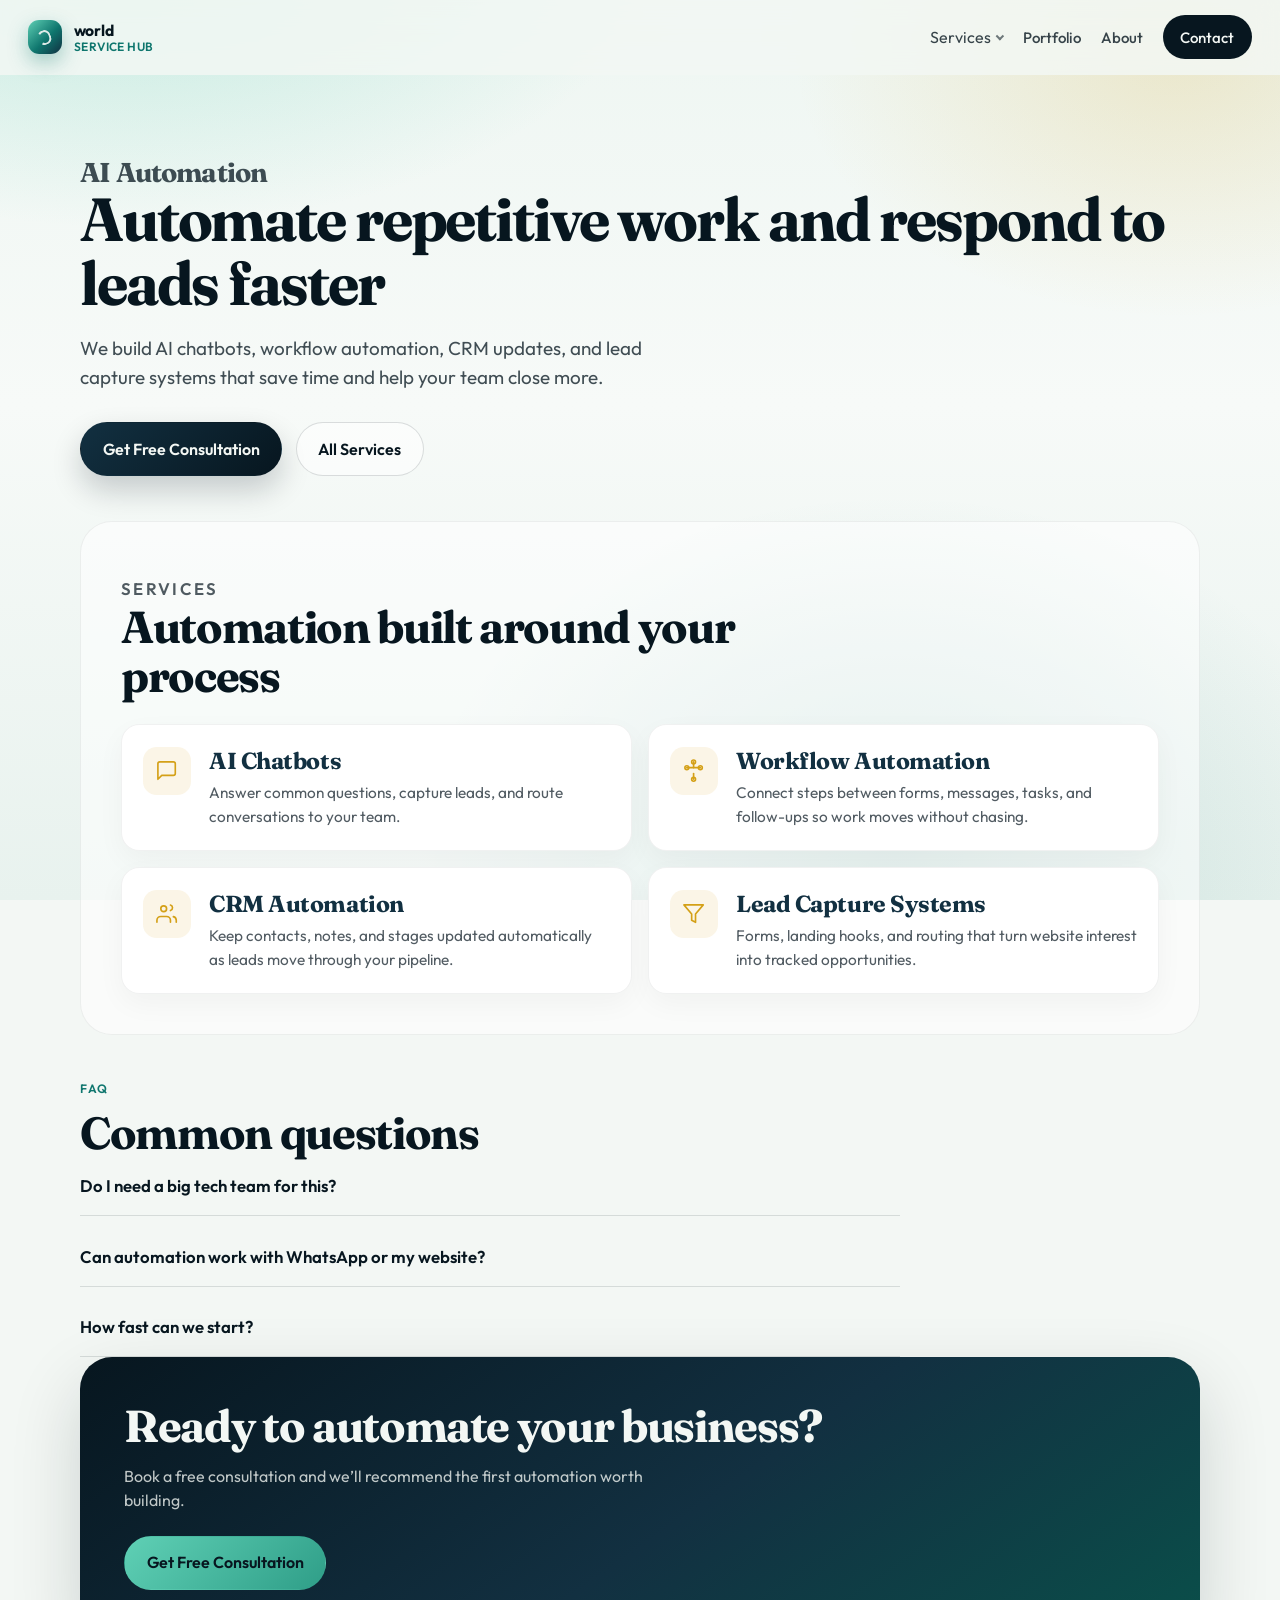
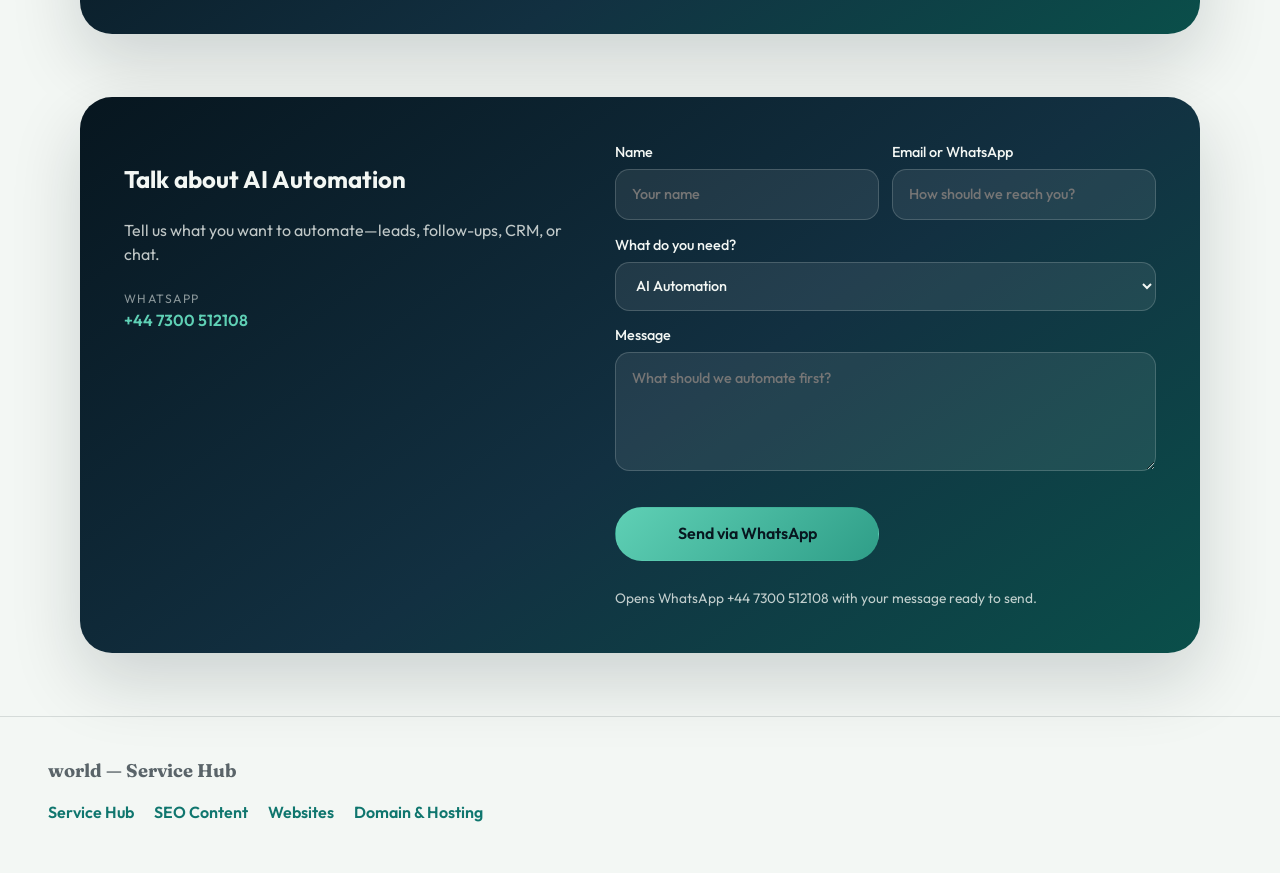
==== commit b3a39251: "Rename brand to world Service Hub and remove mjy lockups. Co-authored-by: Cursor <cursoragent@cursor" ====
--- a/ai-automation.html
+++ b/ai-automation.html
@@ -3,7 +3,7 @@
   <head>
     <meta charset="UTF-8" />
     <meta name="viewport" content="width=device-width, initial-scale=1, viewport-fit=cover" />
-    <title>AI Automation | mjy world</title>
+    <title>AI Automation | world</title>
     <meta
       name="description"
       content="AI chatbots, workflow automation, CRM automation, and lead capture systems that save time and grow sales."
@@ -23,7 +23,7 @@
       <a class="brand" href="index.html">
         <span class="brand-mark" aria-hidden="true"></span>
         <span class="brand-text">
-          <strong>mjy world</strong>
+          <strong>world</strong>
           <small>Service Hub</small>
         </span>
       </a>
@@ -176,7 +176,7 @@
     </main>
 
     <footer class="site-footer">
-      <p class="footer-brand">mjy world — Service Hub</p>
+      <p class="footer-brand">world — Service Hub</p>
       <div class="footer-links">
         <a href="index.html">Service Hub</a>
         <a href="seo-content.html">SEO Content</a>
